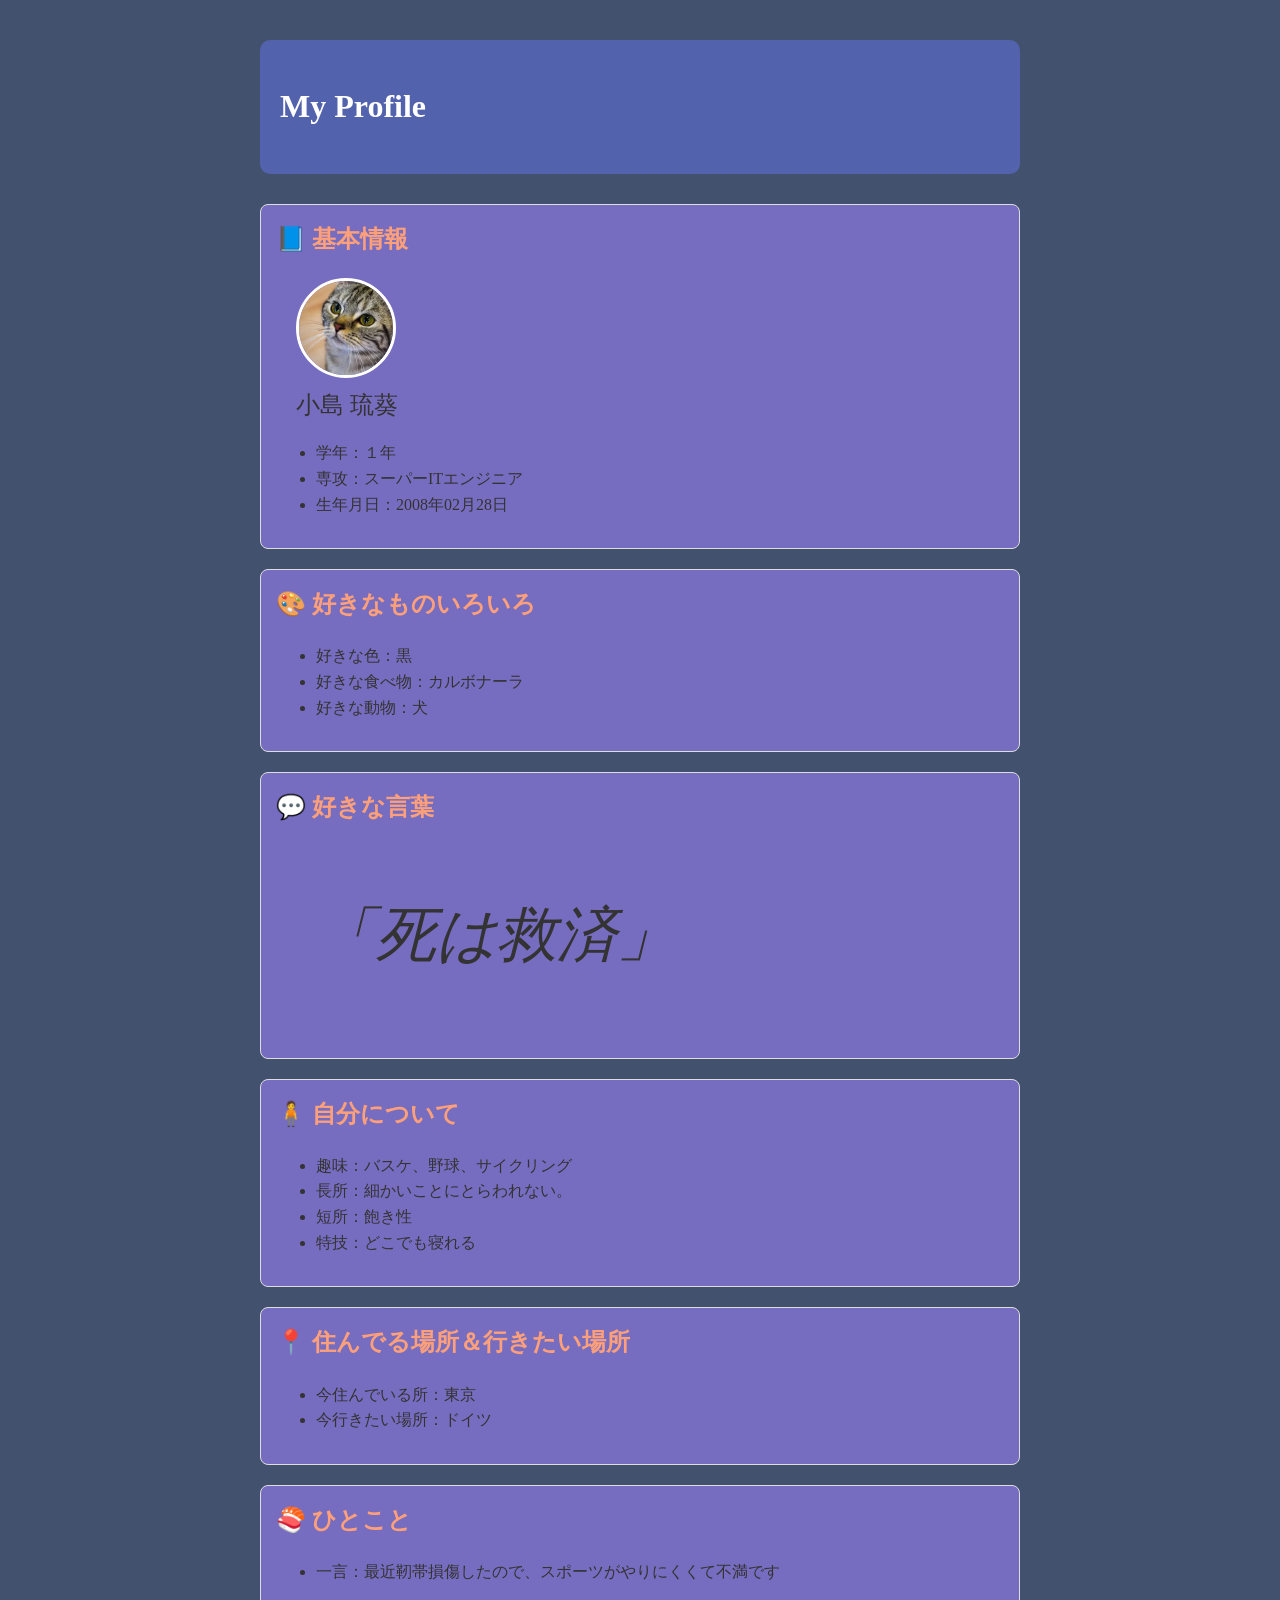
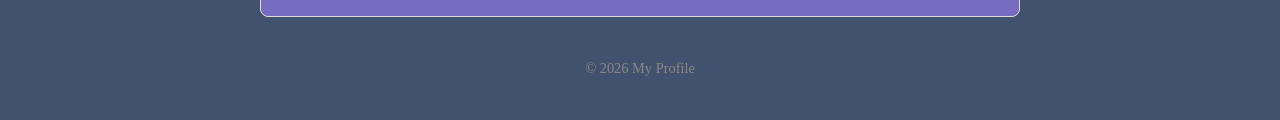
==== profile.html @ 66188515 "Add files via upload" ====
<!DOCTYPE html>
<html lang="ja">
<head>
  <meta charset="UTF-8">
  <title>My Profile</title>
  <link rel="stylesheet" href="profile.css">
</head>
<body>
  <div class="container">
    <header>
      <h1>My Profile</h1>
    </header>

    <section id="profile">
      <h2>📘 基本情報</h2>
      <img src="profile.png" alt="プロフィール画像" class="profile-img">
      <p class="profile-name">小島 琉葵</p>
      <ul>
        <li>学年：１年</li>
        <li>専攻：スーパーITエンジニア</li>
        <li>生年月日：2008年02月28日</li>
      </ul>
    </section>

    <section id="fav-things">
      <h2>🎨 好きなものいろいろ</h2>
      <ul>
        <li>好きな色：黒</li>
        <li>好きな食べ物：カルボナーラ</li>
        <li>好きな動物：犬</li>
      </ul>
    </section>

    <section id="fav-words">
      <h2>💬 好きな言葉</h2>
      <p>「死は救済」</p>
    </section>

    <section id="about-me">
      <h2>🧍 自分について</h2>
      <ul>
        <li>趣味：バスケ、野球、サイクリング</li>
        <li>長所：細かいことにとらわれない。</li>
        <li>短所：飽き性</li>
        <li>特技：どこでも寝れる</li> 
      </ul>
    </section>

    <section id="place">
      <h2>📍 住んでる場所＆行きたい場所</h2>
      <ul>
        <li>今住んでいる所：東京</li>
        <li>今行きたい場所：ドイツ</li>
      </ul>
    </section>

    <section id = "a-word">
        <h2>🍣 ひとこと</h2>
        <ul>
            <li>一言：最近靭帯損傷したので、スポーツがやりにくくて不満です</li>
        </ul>
    </section>

    <footer>
      <p>&copy; 2026 My Profile</p>
    </footer>
  </div>
</body>
</html>
---- profile.css ----
@charset "UTF-8";  /* 文字コードをUTF-8に指定（日本語などの文字化けを防ぐ） */

* {
  box-sizing: border-box;  /* パディングやボーダーを含めて要素のサイズを計算する */
}

body {
  /*** 任意の色を設定 ***/
  background-color: #41516e;  /* 背景色 */

  color: #333;                /* 文字色を濃いグレーに設定（読みやすさ重視） */
  line-height: 1.6;             /* 行間を少し広めにして読みやすくする */
  margin: 0;                    /* デフォルトのマージンをリセット */
  padding: 0;                   /* デフォルトのパディングをリセット */
}

.container {
  max-width: 800px;       /* コンテンツの最大幅を800pxに制限 */
  margin: 40px auto;      /* 上下に40pxの余白を、左右は中央揃え */
  padding: 0 20px;        /* 左右に20pxの余白を追加（内部余白） */
}

header {
  /*** 任意の色を設定 ***/
  background-color: #5262ac;  /* 背景色 */
  color: white;               /* 文字色 */

  display: flex;                /* フレックスボックスで横並びにする */
  align-items: center;          /* 垂直方向の中央揃え */
  padding: 20px;                /* 内側の余白を20pxに設定 */
  border-radius: 10px;          /* 角を丸くする */
  margin-bottom: 30px;          /* 下に30pxの余白を追加（セクション間のスペース） */
}

.profile-img {
  width: 100px;               /* 幅を100pxに設定 */
  height: 100px;              /* 高さを100pxに設定 */
  border-radius: 50%;         /* 丸いプロフィール画像にする */
  object-fit: cover;          /* 画像を枠にぴったりおさめる */
  margin-left: 20px;          /* 左に余白をつけて見やすく */
  border: 3px solid white;  /* 白い縁取りを追加 */
}

.profile-name {
  font-size: 1.5em;         /* 通常の1.5倍の大きさにする */
  margin: 0 0 0 20px;       /* 左にだけ余白を追加して画像と分離 */
}

section {
  background: rgb(119, 109, 192);      /* セクション背景色 */
  border: 1px solid #ddd; /* 枠線 */
  border-radius: 8px;       /* 少し角を丸める */
  padding: 15px;            /* 内部余白を追加 */
  margin-top: 20px;         /* 上に余白を追加して次のセクションと区切る */
}

h2 {
  /*** 任意の色を設定 ***/
  color: #ffa07a;        /* 見出し色 */
  
  margin-top: 0;           /* 見出しの上の余白をなくす（セクションとの密着防止） */
}

#fav-words p {
  font-style: italic;      /* 引用部分を斜体にして強調 */
  margin-left: 40px;
  font-size: 60px;
}

footer {
  text-align: center;      /* テキストを中央揃え */
  margin-top: 40px;        /* 上に余白を追加（コンテンツと区切る） */
  font-size: 0.9em;        /* フッターの文字を少し小さめに */
  color: #888;           /* 薄いグレーで目立たせすぎない */
}
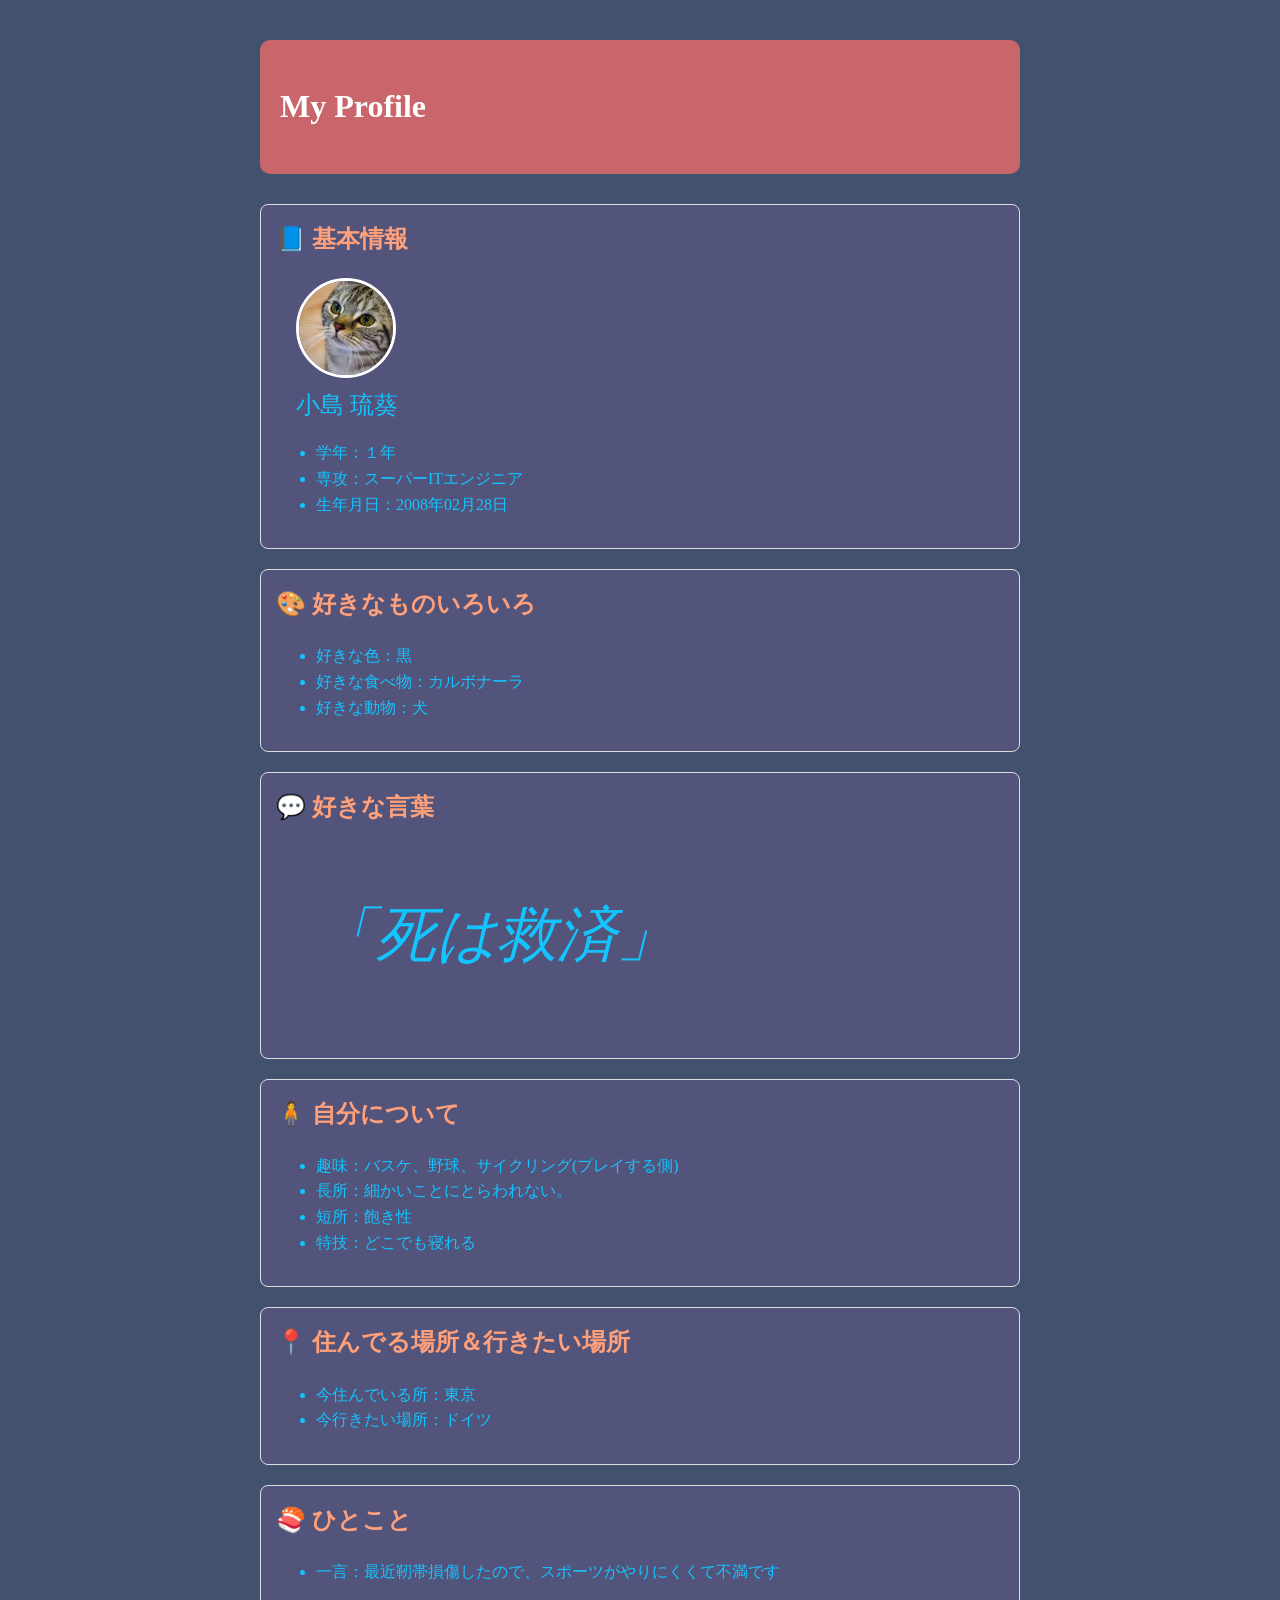
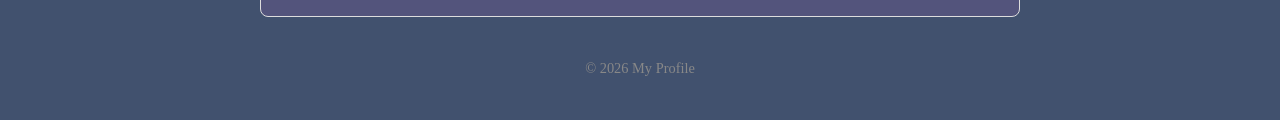
==== commit 730086b7: "Add files via upload" ====
--- a/profile.html
+++ b/profile.html
@@ -39,7 +39,7 @@
     <section id="about-me">
       <h2>🧍 自分について</h2>
       <ul>
-        <li>趣味：バスケ、野球、サイクリング</li>
+        <li>趣味：バスケ、野球、サイクリング(プレイする側)</li>
         <li>長所：細かいことにとらわれない。</li>
         <li>短所：飽き性</li>
         <li>特技：どこでも寝れる</li> 
--- a/profile.css
+++ b/profile.css
@@ -8,7 +8,7 @@
   /*** 任意の色を設定 ***/
   background-color: #41516e;  /* 背景色 */
 
-  color: #333;                /* 文字色を濃いグレーに設定（読みやすさ重視） */
+  color: #13c4ff;                /* 文字色を濃いグレーに設定（読みやすさ重視） */
   line-height: 1.6;             /* 行間を少し広めにして読みやすくする */
   margin: 0;                    /* デフォルトのマージンをリセット */
   padding: 0;                   /* デフォルトのパディングをリセット */
@@ -22,7 +22,7 @@
 
 header {
   /*** 任意の色を設定 ***/
-  background-color: #5262ac;  /* 背景色 */
+  background-color: rgb(201, 102, 108); /* 背景色 */
   color: white;               /* 文字色 */
 
   display: flex;                /* フレックスボックスで横並びにする */
@@ -47,7 +47,7 @@
 }
 
 section {
-  background: rgb(119, 109, 192);      /* セクション背景色 */
+  background: rgb(83, 84, 124);      /* セクション背景色 */
   border: 1px solid #ddd; /* 枠線 */
   border-radius: 8px;       /* 少し角を丸める */
   padding: 15px;            /* 内部余白を追加 */
